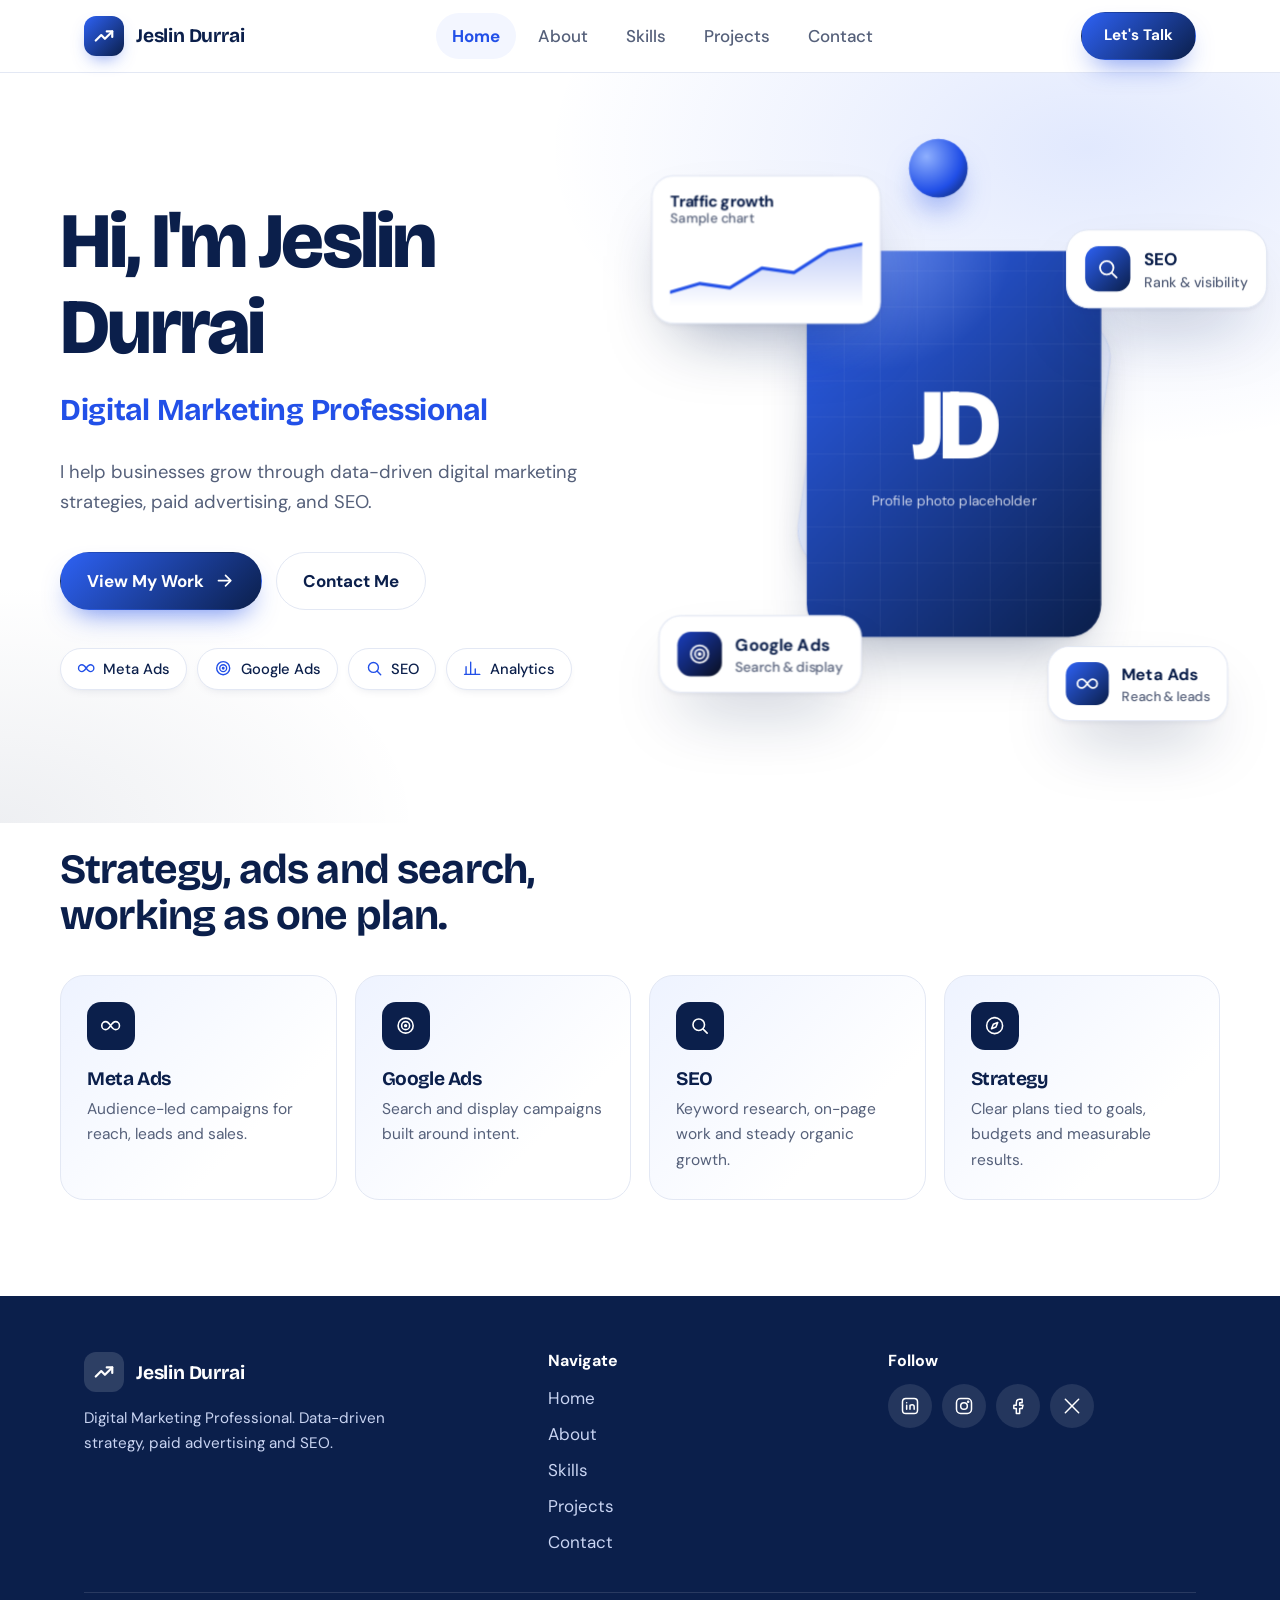
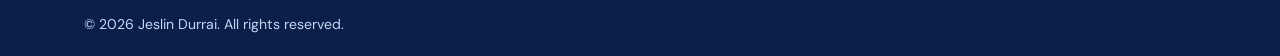
==== about.html @ 76dbdf6a "Add files via upload" ====
<!DOCTYPE html>
<html lang="en">
<head>
<meta charset="utf-8">
<meta name="viewport" content="width=device-width, initial-scale=1, viewport-fit=cover">
<title>Jeslin Durrai | Digital Marketing Professional</title>
<meta name="description" content="Jeslin Durrai is a digital marketing professional helping businesses grow through data-driven strategy, Meta Ads, Google Ads and SEO.">
<meta name="author" content="Jeslin Durrai">
<meta name="theme-color" content="#0B1F4B">
<meta name="color-scheme" content="light">
<meta property="og:type" content="website">
<meta property="og:title" content="Jeslin Durrai | Digital Marketing Professional">
<meta property="og:description" content="Jeslin Durrai is a digital marketing professional helping businesses grow through data-driven strategy, Meta Ads, Google Ads and SEO.">
<link rel="icon" type="image/svg+xml" href="data:image/svg+xml,%3Csvg xmlns='http://www.w3.org/2000/svg' viewBox='0 0 64 64'%3E%3Cdefs%3E%3ClinearGradient id='g' x1='0' y1='0' x2='1' y2='1'%3E%3Cstop offset='0' stop-color='%232E62F5'/%3E%3Cstop offset='1' stop-color='%230B1F4B'/%3E%3C/linearGradient%3E%3C/defs%3E%3Crect width='64' height='64' rx='16' fill='url(%23g)'/%3E%3Cpath d='M14 44l12-12 8 8 16-18' fill='none' stroke='white' stroke-width='5' stroke-linecap='round' stroke-linejoin='round'/%3E%3Ccircle cx='50' cy='22' r='4' fill='white'/%3E%3C/svg%3E">
<link rel="preconnect" href="https://fonts.googleapis.com">
<link rel="preconnect" href="https://fonts.gstatic.com" crossorigin>
<link href="https://fonts.googleapis.com/css2?family=Bricolage+Grotesque:opsz,wght@12..96,500;12..96,700;12..96,800&family=DM+Sans:wght@400;500;700&display=swap" rel="stylesheet">
<script type="application/ld+json">
{"@context":"https://schema.org","@type":"Person","name":"Jeslin Durrai","jobTitle":"Digital Marketing Professional","knowsAbout":["Digital Marketing","SEO","Google Ads","Meta Ads","Social Media Marketing"]}
</script>
<link rel="stylesheet" href="style.css">
</head>
<body>

<svg width="0" height="0" style="position:absolute" aria-hidden="true" focusable="false">
  <defs>
    <linearGradient id="rg" x1="0" y1="0" x2="1" y2="1"><stop offset="0" stop-color="#2E62F5"/><stop offset="1" stop-color="#0B1F4B"/></linearGradient>
    <symbol id="i-search" viewBox="0 0 24 24"><circle cx="11" cy="11" r="6.5"/><path d="M16 16l4.5 4.5"/></symbol>
    <symbol id="i-target" viewBox="0 0 24 24"><circle cx="12" cy="12" r="8.5"/><circle cx="12" cy="12" r="4.5"/><circle cx="12" cy="12" r="1" fill="currentColor"/></symbol>
    <symbol id="i-loop" viewBox="0 0 24 24"><path d="M12 12c-2-3-3.5-4.5-5.5-4.5a4.5 4.5 0 000 9c2 0 3.5-1.500 5.500-4.500zm0 0c2 3 3.500 4.500 5.500 4.500a4.500 4.500 0 000-9c-2 0-3.500 1.500-5.500 4.500z"/></symbol>
    <symbol id="i-chart" viewBox="0 0 24 24"><path d="M4 20V10M10 20V4M16 20v-7M22 20H2"/></symbol>
    <symbol id="i-trend" viewBox="0 0 24 24"><path d="M3 17l6-6 4 4 8-8"/><path d="M15 7h6v6"/></symbol>
    <symbol id="i-compass" viewBox="0 0 24 24"><circle cx="12" cy="12" r="9"/><path d="M15.500 8.500l-2 5-5 2 2-5z"/></symbol>
    <symbol id="i-share" viewBox="0 0 24 24"><circle cx="6" cy="12" r="2.500"/><circle cx="18" cy="6" r="2.500"/><circle cx="18" cy="18" r="2.500"/><path d="M8.300 10.800l7.400-3.600M8.300 13.200l7.400 3.600"/></symbol>
    <symbol id="i-megaphone" viewBox="0 0 24 24"><path d="M4 10v4h3l8 4V6L7 10H4z"/><path d="M19 9a4 4 0 010 6"/></symbol>
    <symbol id="i-key" viewBox="0 0 24 24"><circle cx="8" cy="14" r="4"/><path d="M11 11l9-9M16 6l3 3"/></symbol>
    <symbol id="i-gauge" viewBox="0 0 24 24"><path d="M4 18a9 9 0 1116 0"/><path d="M12 14l4-5"/></symbol>
    <symbol id="i-file" viewBox="0 0 24 24"><path d="M7 3h7l5 5v13H7z"/><path d="M14 3v5h5M10 13h6M10 17h6"/></symbol>
    <symbol id="i-mail" viewBox="0 0 24 24"><rect x="3" y="5" width="18" height="14" rx="3"/><path d="M4 7l8 6 8-6"/></symbol>
    <symbol id="i-phone" viewBox="0 0 24 24"><path d="M6 3h3l2 5-2.500 1.500a11 11 0 005 5L15 12l5 2v3a3 3 0 01-3 3A14 14 0 013 6a3 3 0 013-3z"/></symbol>
    <symbol id="i-pin" viewBox="0 0 24 24"><path d="M12 21s7-6.200 7-11.500A7 7 0 005 9.500C5 14.800 12 21 12 21z"/><circle cx="12" cy="9.500" r="2.500"/></symbol>
    <symbol id="i-arrow" viewBox="0 0 24 24"><path d="M5 12h14M13 6l6 6-6 6"/></symbol>
    <symbol id="i-menu" viewBox="0 0 24 24"><path d="M4 7h16M4 12h16M4 17h16"/></symbol>
    <symbol id="i-x" viewBox="0 0 24 24"><path d="M6 6l12 12M18 6L6 18"/></symbol>
    <symbol id="i-in" viewBox="0 0 24 24"><rect x="3" y="3" width="18" height="18" rx="4"/><path d="M8 11v5M8 8v.01M12 16v-5M12 13a2.500 2.500 0 015 0v3"/></symbol>
    <symbol id="i-ig" viewBox="0 0 24 24"><rect x="3" y="3" width="18" height="18" rx="5"/><circle cx="12" cy="12" r="4"/><circle cx="17" cy="7" r=".6" fill="currentColor"/></symbol>
    <symbol id="i-fb" viewBox="0 0 24 24"><path d="M14 8h3V4h-3a4 4 0 00-4 4v3H7v4h3v6h4v-6h3l1-4h-4V8.500c0-.3.200-.5.500-.5z"/></symbol>
    <symbol id="i-xx" viewBox="0 0 24 24"><path d="M4 4l16 16M20 4L4 20"/></symbol>
  </defs>
</svg>

<a class="skip" href="#main">Skip to content</a>

<header class="site-header">
  <div class="wrap nav">
    <a class="logo" href="index.html" aria-label="Jeslin Durrai, home">
      <span class="logo-mark"><svg class="i" style="stroke-width:2.4"><use href="#i-trend"/></svg></span>
      Jeslin Durrai
    </a>
    <ul class="nav-links" id="navLinks">
      <li><a href="index.html" data-page="home" aria-current="page">Home</a></li>
      <li><a href="about.html" data-page="about">About</a></li>
      <li><a href="skills.html" data-page="skills">Skills</a></li>
      <li><a href="projects.html" data-page="projects">Projects</a></li>
      <li><a href="contact.html" data-page="contact">Contact</a></li>
    </ul>
    <div class="nav-right">
      <a class="btn btn-primary btn-sm" href="contact.html">Let's Talk</a>
      <button class="menu-btn" id="menuBtn" aria-label="Open menu" aria-expanded="false" aria-controls="navLinks"><svg class="i"><use href="#i-menu"/></svg></button>
    </div>
  </div>
</header>

<main id="main">

<section class="page hero-page" id="home" aria-label="Home">
  <div class="hero">
    <div class="wrap hero-grid">
      <div class="hero-copy">
        <h1 tabindex="-1">Hi, I'm Jeslin Durrai</h1>
        <p class="role">Digital Marketing Professional</p>
        <p class="lede">I help businesses grow through data-driven digital marketing strategies, paid advertising, and SEO.</p>
        <div class="hero-cta">
          <a class="btn btn-primary" href="projects.html">View My Work <svg class="i arrow"><use href="#i-arrow"/></svg></a>
          <a class="btn btn-ghost" href="contact.html">Contact Me</a>
        </div>
        <div class="hero-tags" aria-label="Areas of focus">
          <span class="pill"><svg class="i"><use href="#i-loop"/></svg>Meta Ads</span>
          <span class="pill"><svg class="i"><use href="#i-target"/></svg>Google Ads</span>
          <span class="pill"><svg class="i"><use href="#i-search"/></svg>SEO</span>
          <span class="pill"><svg class="i"><use href="#i-chart"/></svg>Analytics</span>
        </div>
      </div>

      <div class="scene" id="scene" aria-hidden="true">
        <div class="stack" id="stack">
          <div class="plate"></div>
          <div class="portrait">
            <span class="mono">JD</span>
            <small>Profile photo placeholder</small>
          </div>

          <div class="float f1"><div class="f chip chart-card" style="--d:-1s">
            <h4>Traffic growth</h4><small>Sample chart</small>
            <svg viewBox="0 0 180 64" preserveAspectRatio="none"><defs><linearGradient id="ar" x1="0" y1="0" x2="0" y2="1"><stop offset="0" stop-color="#2250E8" stop-opacity=".28"/><stop offset="1" stop-color="#2250E8" stop-opacity="0"/></linearGradient></defs><path d="M0 52 L28 44 L56 48 L86 30 L116 34 L148 14 L180 8 L180 64 L0 64Z" fill="url(#ar)"/><path d="M0 52 L28 44 L56 48 L86 30 L116 34 L148 14 L180 8" fill="none" stroke="#2250E8" stroke-width="3" stroke-linecap="round" stroke-linejoin="round"/></svg>
          </div></div>

          <div class="float f2"><div class="f chip" style="--d:-3s"><span class="ic"><svg class="i"><use href="#i-search"/></svg></span><span>SEO<small>Rank &amp; visibility</small></span></div></div>
          <div class="float f3"><div class="f chip" style="--d:-2s"><span class="ic" style="background:linear-gradient(135deg,#1A3FBF,#0A0F1F)"><svg class="i"><use href="#i-target"/></svg></span><span>Google Ads<small>Search &amp; display</small></span></div></div>
          <div class="float f4"><div class="f chip" style="--d:-4s"><span class="ic"><svg class="i"><use href="#i-loop"/></svg></span><span>Meta Ads<small>Reach &amp; leads</small></span></div></div>
          <div class="float f5"><div class="f orb" style="--d:-5s"></div></div>
        </div>
      </div>
    </div>
  </div>

  <div class="wrap services">
    <h2>Strategy, ads and search, working as one plan.</h2>
    <div class="svc-grid">
      <a class="svc" href="skills.html"><span class="ic"><svg class="i"><use href="#i-loop"/></svg></span><h3>Meta Ads</h3><p>Audience-led campaigns for reach, leads and sales.</p></a>
      <a class="svc" href="skills.html"><span class="ic"><svg class="i"><use href="#i-target"/></svg></span><h3>Google Ads</h3><p>Search and display campaigns built around intent.</p></a>
      <a class="svc" href="skills.html"><span class="ic"><svg class="i"><use href="#i-search"/></svg></span><h3>SEO</h3><p>Keyword research, on-page work and steady organic growth.</p></a>
      <a class="svc" href="about.html"><span class="ic"><svg class="i"><use href="#i-compass"/></svg></span><h3>Strategy</h3><p>Clear plans tied to goals, budgets and measurable results.</p></a>
    </div>
  </div>
</section>

</main>

<footer class="site-footer">
  <div class="wrap">
    <div class="foot">
      <div>
        <a class="logo" href="index.html"><span class="logo-mark"><svg class="i" style="stroke-width:2.4"><use href="#i-trend"/></svg></span>Jeslin Durrai</a>
        <p>Digital Marketing Professional. Data-driven strategy, paid advertising and SEO.</p>
      </div>
      <nav aria-label="Footer">
        <h4>Navigate</h4>
        <ul>
          <li><a href="index.html">Home</a></li><li><a href="about.html">About</a></li><li><a href="skills.html">Skills</a></li><li><a href="projects.html">Projects</a></li><li><a href="contact.html">Contact</a></li>
        </ul>
      </nav>
      <div>
        <h4>Follow</h4>
        <div class="socials">
          <a href="https://www.linkedin.com/" target="_blank" rel="noopener" aria-label="LinkedIn"><svg class="i"><use href="#i-in"/></svg></a>
          <a href="https://www.instagram.com/" target="_blank" rel="noopener" aria-label="Instagram"><svg class="i"><use href="#i-ig"/></svg></a>
          <a href="https://www.facebook.com/" target="_blank" rel="noopener" aria-label="Facebook"><svg class="i"><use href="#i-fb"/></svg></a>
          <a href="https://x.com/" target="_blank" rel="noopener" aria-label="X"><svg class="i"><use href="#i-xx"/></svg></a>
        </div>
      </div>
    </div>
    <div class="copy">&copy; <span id="yr">2026</span> Jeslin Durrai. All rights reserved.</div>
  </div>
</footer>


<script src="script.js"></script>
</body>
</html>
---- style.css ----
:root{
  --navy:#0B1F4B; --royal:#2250E8; --royal-d:#1A3FBF; --ink:#0A0F1F; --muted:#55607A;
  --line:#E3E8F4; --tint:#F3F6FF; --white:#fff;
  --grad:linear-gradient(135deg,#2E62F5 0%,#0B1F4B 100%);
  --grad-soft:linear-gradient(135deg,#EEF3FF 0%,#FFFFFF 70%);
  --shadow:0 1px 2px rgba(11,31,75,.06),0 14px 34px -14px rgba(11,31,75,.22);
  --shadow-lg:0 2px 4px rgba(11,31,75,.06),0 30px 60px -22px rgba(11,31,75,.38);
  --display:"Bricolage Grotesque","Segoe UI",system-ui,sans-serif;
  --body:"DM Sans","Segoe UI",system-ui,-apple-system,sans-serif;
  color-scheme:light;
  box-sizing:border-box;
  padding-top:env(safe-area-inset-top,0px);
  padding-bottom:env(safe-area-inset-bottom,0px);
}
*,*::before,*::after{box-sizing:inherit}
html{height:100%;scroll-behavior:smooth;scroll-padding-top:env(safe-area-inset-top,0px)}
body{
  margin:0;min-height:100%;display:flex;flex-direction:column;
  background:#fff;color:var(--ink);font-family:var(--body);font-size:17px;line-height:1.65;
  -webkit-font-smoothing:antialiased;overflow-x:hidden;
}
h1,h2,h3,h4{font-family:var(--display);line-height:1.1;margin:0;color:var(--navy);letter-spacing:-.02em}
p{margin:0}
a{color:inherit;text-decoration:none}
button{font:inherit;cursor:pointer}
svg.i{width:1.25em;height:1.25em;fill:none;stroke:currentColor;stroke-width:1.8;stroke-linecap:round;stroke-linejoin:round;flex:none}
:focus-visible{outline:3px solid var(--royal);outline-offset:3px;border-radius:8px}
.wrap{width:100%;max-width:1160px;margin:0 auto;padding:0 24px}
.skip{position:absolute;left:-999px;top:8px;background:var(--navy);color:#fff;padding:10px 16px;border-radius:10px;z-index:100}
.skip:focus{left:12px}

/* Header */
.site-header{
  position:sticky;top:env(safe-area-inset-top,0px);z-index:50;
  background:rgba(255,255,255,.86);backdrop-filter:saturate(1.6) blur(14px);-webkit-backdrop-filter:saturate(1.6) blur(14px);
  border-bottom:1px solid var(--line);
}
.nav{display:flex;align-items:center;justify-content:space-between;height:72px;gap:16px}
.logo{display:flex;align-items:center;gap:12px;font-family:var(--display);font-weight:700;font-size:1.2rem;color:var(--navy);letter-spacing:-.01em}
.logo-mark{width:40px;height:40px;border-radius:12px;background:var(--grad);display:grid;place-items:center;color:#fff;box-shadow:0 8px 18px -8px rgba(34,80,232,.7)}
.logo-mark svg{width:22px;height:22px}
.nav-links{display:flex;gap:6px;list-style:none;margin:0;padding:0}
.nav-links a{display:block;padding:9px 16px;border-radius:999px;font-weight:500;color:var(--muted);transition:color .2s,background .2s}
.nav-links a:hover{color:var(--navy);background:var(--tint)}
.nav-links a[aria-current="page"]{color:var(--royal);background:var(--tint);font-weight:700}
.nav-right{display:flex;align-items:center;gap:10px}
.menu-btn{display:none;width:44px;height:44px;border-radius:12px;border:1px solid var(--line);background:#fff;color:var(--navy);align-items:center;justify-content:center}

/* Buttons */
.btn{display:inline-flex;align-items:center;gap:10px;padding:14px 26px;border-radius:999px;font-weight:700;border:1.5px solid transparent;transition:transform .25s,box-shadow .25s,background .25s,color .25s,border-color .25s;white-space:nowrap}
.btn svg{transition:transform .25s}
.btn:hover svg.arrow{transform:translateX(4px)}
.btn-primary{background:var(--grad);color:#fff;box-shadow:0 14px 28px -12px rgba(34,80,232,.7)}
.btn-primary:hover{transform:translateY(-3px);box-shadow:0 20px 34px -12px rgba(34,80,232,.8)}
.btn-ghost{background:#fff;color:var(--navy);border-color:var(--line)}
.btn-ghost:hover{border-color:var(--royal);color:var(--royal);transform:translateY(-3px)}
.btn-sm{padding:10px 22px;font-size:.95rem}

/* Pages */
main{flex:1}
.page{animation:pageIn .55s cubic-bezier(.2,.7,.2,1)}
main.leaving{opacity:0;transform:translateY(-8px);transition:opacity .2s ease,transform .2s ease}
@keyframes pageIn{from{opacity:0;transform:translateY(18px)}to{opacity:1;transform:none}}
.page-head{padding:72px 0 40px;max-width:720px}
.page-head h1{font-size:clamp(2.2rem,5vw,3.6rem)}
.page-head p{margin-top:16px;color:var(--muted);font-size:1.12rem;max-width:56ch}
.kicker{display:inline-flex;align-items:center;gap:8px;color:var(--royal);font-weight:700;font-size:.95rem;margin-bottom:14px}
.kicker::before{content:"";width:28px;height:2px;background:var(--royal);border-radius:2px}
.note{margin-top:28px;font-size:.88rem;color:var(--muted);background:var(--tint);border:1px dashed #C4D1F5;border-radius:12px;padding:10px 14px;display:inline-block}

/* Hero */
.hero{position:relative;overflow:hidden;background:
  radial-gradient(900px 500px at 85% 10%,rgba(46,98,245,.14),transparent 60%),
  radial-gradient(700px 400px at 0% 100%,rgba(11,31,75,.07),transparent 60%),#fff}
.hero-grid{display:grid;grid-template-columns:1.05fr .95fr;gap:40px;align-items:center;min-height:calc(100vh - 150px);min-height:calc(100svh - 150px);padding:56px 0 64px}
.hero h1{font-size:clamp(2.6rem,6.2vw,4.9rem);font-weight:800;letter-spacing:-.035em}
.hero .role{font-family:var(--display);font-size:clamp(1.3rem,2.6vw,1.9rem);font-weight:700;color:var(--royal);margin-top:14px;letter-spacing:-.01em}
.hero .lede{margin-top:22px;font-size:1.15rem;color:var(--muted);max-width:50ch}
.hero-cta{display:flex;flex-wrap:wrap;gap:14px;margin-top:34px}
.hero-tags{display:flex;flex-wrap:wrap;gap:10px;margin-top:38px}
.pill{display:inline-flex;align-items:center;gap:8px;padding:8px 16px;border-radius:999px;background:#fff;border:1px solid var(--line);font-weight:500;font-size:.92rem;color:var(--navy);box-shadow:0 4px 12px -8px rgba(11,31,75,.25)}
.pill svg{color:var(--royal)}

/* 3D scene */
.scene{position:relative;height:560px;perspective:1300px;display:grid;place-items:center;touch-action:pan-y}
.stack{position:relative;width:100%;height:100%;transform-style:preserve-3d;transform:rotateX(var(--rx,0deg)) rotateY(var(--ry,0deg));transition:transform .25s ease-out;display:grid;place-items:center}
.plate{position:absolute;width:300px;height:300px;border-radius:44px;background:linear-gradient(135deg,#DDE7FF,#F6F9FF);transform:translateZ(-60px) rotate(8deg);box-shadow:var(--shadow);border:1px solid #D2DEFB}
.portrait{position:relative;width:290px;height:380px;border-radius:32px;background:var(--grad);box-shadow:var(--shadow-lg);overflow:hidden;transform:translateZ(20px);display:flex;flex-direction:column;align-items:center;justify-content:center;color:#fff}
.portrait::before{content:"";position:absolute;inset:0;background:
  radial-gradient(240px 200px at 20% 0%,rgba(255,255,255,.28),transparent 60%),
  repeating-linear-gradient(90deg,rgba(255,255,255,.05) 0 1px,transparent 1px 36px),
  repeating-linear-gradient(0deg,rgba(255,255,255,.05) 0 1px,transparent 1px 36px)}
.portrait .mono{position:relative;font-family:var(--display);font-weight:800;font-size:6.2rem;letter-spacing:-.05em;line-height:1}
.portrait small{position:relative;margin-top:14px;font-size:.85rem;opacity:.78;text-align:center;padding:0 24px}
/* To use a real photo: replace the .portrait inner content with <img src="your-photo.jpg" alt="Jeslin Durrai" style="width:100%;height:100%;object-fit:cover"> */
.float{position:absolute;transform-style:preserve-3d}
.float>.f{animation:bob 6s ease-in-out infinite;animation-delay:var(--d,0s)}
@keyframes bob{0%,100%{transform:translateY(0)}50%{transform:translateY(-14px)}}
.chip{background:#fff;border:1px solid var(--line);border-radius:20px;box-shadow:var(--shadow-lg);padding:14px 16px;display:flex;align-items:center;gap:12px;font-weight:700;color:var(--navy);font-size:.95rem}
.chip .ic{width:40px;height:40px;border-radius:12px;display:grid;place-items:center;color:#fff;background:var(--grad)}
.chip .ic svg{width:22px;height:22px}
.chip small{display:block;font-weight:500;color:var(--muted);font-size:.78rem;line-height:1.2}
.chart-card{width:210px;display:block;padding:16px}
.chart-card h4{font-size:.9rem;font-family:var(--body);font-weight:700}
.chart-card small{font-size:.76rem;color:var(--muted);font-weight:500}
.chart-card svg{display:block;width:100%;height:64px;margin-top:8px}
.f1{left:-2%;top:6%;transform:translateZ(110px)}
.f2{right:-2%;top:16%;transform:translateZ(150px)}
.f3{left:0;bottom:10%;transform:translateZ(130px)}
.f4{right:2%;bottom:4%;transform:translateZ(90px)}
.f5{left:42%;top:-2%;transform:translateZ(60px)}
.orb{width:56px;height:56px;border-radius:50%;background:radial-gradient(circle at 30% 30%,#8FB0FF,#2250E8 60%,#0B1F4B);box-shadow:0 18px 30px -10px rgba(34,80,232,.6)}

/* Services strip */
.services{padding:24px 0 96px}
.services h2{font-size:clamp(1.8rem,3.4vw,2.6rem);max-width:20ch}
.svc-grid{display:grid;grid-template-columns:repeat(4,1fr);gap:18px;margin-top:36px}
.svc{display:block;background:var(--grad-soft);border:1px solid var(--line);border-radius:24px;padding:26px;transition:transform .3s,box-shadow .3s,border-color .3s}
.svc:hover{transform:translateY(-6px);box-shadow:var(--shadow);border-color:#C4D1F5}
.svc .ic{width:48px;height:48px;border-radius:14px;background:var(--navy);color:#fff;display:grid;place-items:center;margin-bottom:18px}
.svc h3{font-size:1.2rem}
.svc p{margin-top:8px;color:var(--muted);font-size:.97rem}

/* About */
.about-grid{display:grid;grid-template-columns:1fr 1fr;gap:56px;padding-bottom:40px}
.prose p{color:var(--muted);margin-bottom:18px;max-width:58ch}
.prose p:first-child{color:var(--ink);font-size:1.15rem}
.expertise{display:grid;grid-template-columns:1fr 1fr;gap:14px;margin-top:8px}
.exp{display:flex;gap:12px;align-items:flex-start;padding:16px;border:1px solid var(--line);border-radius:18px;background:#fff;transition:transform .25s,box-shadow .25s}
.exp:hover{transform:translateY(-4px);box-shadow:var(--shadow)}
.exp .ic{width:38px;height:38px;border-radius:11px;background:var(--tint);color:var(--royal);display:grid;place-items:center;flex:none}
.exp b{display:block;font-family:var(--display);color:var(--navy);font-size:1.02rem;line-height:1.2}
.exp span{font-size:.88rem;color:var(--muted);line-height:1.4;display:block;margin-top:4px}
.stats{display:grid;grid-template-columns:repeat(4,1fr);gap:18px;margin:48px 0 8px}
.stat{background:var(--grad);color:#fff;border-radius:24px;padding:28px 24px;position:relative;overflow:hidden;box-shadow:var(--shadow)}
.stat::after{content:"";position:absolute;right:-30px;top:-30px;width:110px;height:110px;border-radius:50%;background:rgba(255,255,255,.1)}
.stat strong{font-family:var(--display);font-size:3rem;font-weight:800;line-height:1;display:block;letter-spacing:-.03em}
.stat span{display:block;margin-top:10px;opacity:.85;font-size:.98rem}
.timeline-sec{padding:64px 0 96px}
.timeline-sec h2{font-size:clamp(1.8rem,3.2vw,2.4rem);margin-bottom:36px}
.timeline{position:relative;list-style:none;margin:0;padding:0 0 0 34px;max-width:760px}
.timeline::before{content:"";position:absolute;left:9px;top:8px;bottom:8px;width:2px;background:linear-gradient(var(--royal),#C4D1F5);transform-origin:top;transform:scaleY(var(--tl,1))}
.timeline li{position:relative;padding:0 0 34px}
.timeline li::before{content:"";position:absolute;left:-34px;top:6px;width:20px;height:20px;border-radius:50%;background:#fff;border:4px solid var(--royal);box-shadow:0 0 0 6px var(--tint)}
.timeline .when{font-weight:700;color:var(--royal);font-size:.92rem}
.timeline h3{font-size:1.3rem;margin-top:4px}
.timeline .org{color:var(--muted);font-weight:500;margin-top:2px}
.timeline p{margin-top:8px;color:var(--muted);max-width:56ch}

/* Skills */
.skills-grid{display:grid;grid-template-columns:repeat(4,1fr);gap:20px;padding-bottom:96px}
.skill{background:#fff;border:1px solid var(--line);border-radius:26px;padding:28px 24px;text-align:center;box-shadow:var(--shadow);transition:box-shadow .3s,border-color .3s;will-change:transform}
.skill:hover{border-color:#C4D1F5;box-shadow:var(--shadow-lg)}
.ring{position:relative;width:112px;height:112px;margin:0 auto 18px}
.ring svg{width:100%;height:100%;transform:rotate(-90deg)}
.ring circle{fill:none;stroke-width:7;stroke-linecap:round}
.ring .tr{stroke:var(--tint)}
.ring .pr{stroke:url(#rg);stroke-dasharray:213.63;stroke-dashoffset:213.63;transition:stroke-dashoffset 1.4s cubic-bezier(.2,.7,.2,1)}
.ring .pct{position:absolute;inset:0;display:grid;place-items:center;font-family:var(--display);font-weight:800;font-size:1.5rem;color:var(--navy)}
.skill h3{font-size:1.15rem}
.skill p{margin-top:8px;color:var(--muted);font-size:.93rem;line-height:1.5}

/* Projects */
.proj-grid{display:grid;grid-template-columns:repeat(3,1fr);gap:24px;padding-bottom:96px}
.proj{display:flex;flex-direction:column;background:#fff;border:1px solid var(--line);border-radius:26px;overflow:hidden;box-shadow:var(--shadow);transition:box-shadow .3s,border-color .3s;will-change:transform}
.proj:hover,.proj:focus-within{box-shadow:var(--shadow-lg);border-color:#C4D1F5}
.proj-img{position:relative;height:190px;overflow:hidden;display:grid;place-items:center;color:#fff}
.proj-img svg.bg{position:absolute;inset:0;width:100%;height:100%;transition:transform .6s}
.proj:hover .proj-img svg.bg{transform:scale(1.08)}
.proj-img .lbl{position:relative;font-size:.8rem;background:rgba(255,255,255,.18);border:1px solid rgba(255,255,255,.35);padding:5px 12px;border-radius:999px;backdrop-filter:blur(4px)}
.proj-body{padding:22px 22px 24px;display:flex;flex-direction:column;flex:1}
.proj-body h3{font-size:1.25rem}
.proj-body .desc{margin-top:8px;color:var(--muted);font-size:.95rem}
.tags{display:flex;flex-wrap:wrap;gap:8px;margin-top:14px}
.tag{font-size:.8rem;font-weight:500;padding:4px 12px;border-radius:999px;background:var(--tint);color:var(--royal-d)}
.metrics{display:grid;grid-template-columns:repeat(3,1fr);gap:8px;margin-top:18px;padding-top:18px;border-top:1px solid var(--line)}
.metrics b{display:block;font-family:var(--display);font-size:1.4rem;color:var(--navy);line-height:1}
.metrics span{font-size:.76rem;color:var(--muted);line-height:1.3;display:block;margin-top:5px}
.reveal{max-height:0;opacity:0;overflow:hidden;transition:max-height .45s ease,opacity .35s ease,margin .35s}
.proj:hover .reveal,.proj:focus-within .reveal{max-height:120px;opacity:1;margin-top:16px}
@media (hover:none){.reveal{max-height:120px;opacity:1;margin-top:16px}}
.reveal p{font-size:.88rem;color:var(--ink);background:var(--tint);border-radius:12px;padding:10px 14px}
.proj .btn{margin-top:20px;align-self:flex-start}

dialog{border:0;border-radius:28px;padding:0;max-width:560px;width:calc(100% - 32px);box-shadow:var(--shadow-lg);color:var(--ink);background:#fff}
dialog::backdrop{background:rgba(10,15,31,.55);backdrop-filter:blur(3px)}
dialog[open]{animation:pop .35s cubic-bezier(.2,.8,.2,1)}
@keyframes pop{from{opacity:0;transform:translateY(16px) scale(.97)}to{opacity:1;transform:none}}
.dlg{padding:32px}
.dlg h3{font-size:1.7rem;padding-right:40px}
.dlg p{color:var(--muted);margin-top:12px}
.dlg .close{position:absolute;right:16px;top:16px;width:40px;height:40px;border-radius:50%;border:1px solid var(--line);background:#fff;color:var(--navy);display:grid;place-items:center}
.dlg .close:hover{background:var(--tint)}

/* Contact */
.contact-grid{display:grid;grid-template-columns:1.15fr .85fr;gap:28px;padding-bottom:96px;align-items:start}
.panel{background:#fff;border:1px solid var(--line);border-radius:28px;padding:34px;box-shadow:var(--shadow)}
.field{margin-bottom:18px}
.field label{display:block;font-weight:700;color:var(--navy);margin-bottom:8px;font-size:.95rem}
.field input,.field textarea{width:100%;font:inherit;color:var(--ink);padding:14px 16px;border:1.5px solid var(--line);border-radius:14px;background:#fff;transition:border-color .2s,box-shadow .2s}
.field textarea{min-height:150px;resize:vertical}
.field input:focus,.field textarea:focus{outline:0;border-color:var(--royal);box-shadow:0 0 0 4px rgba(34,80,232,.14)}
.field.bad input,.field.bad textarea{border-color:#C62F3F}
.err{display:none;color:#C62F3F;font-size:.86rem;margin-top:6px}
.field.bad .err{display:block}
.row2{display:grid;grid-template-columns:1fr 1fr;gap:16px}
.form-status{margin-top:16px;padding:14px 16px;border-radius:14px;background:#EAF7EF;color:#14653A;display:none;font-size:.95rem}
.form-status.show{display:block}
.info{background:var(--grad);color:#fff;border:0}
.info h2{color:#fff;font-size:1.9rem}
.info>p{margin-top:12px;opacity:.85}
.info ul{list-style:none;margin:28px 0;padding:0;display:grid;gap:18px}
.info li{display:flex;gap:14px;align-items:center}
.info li .ic{width:44px;height:44px;border-radius:13px;background:rgba(255,255,255,.14);display:grid;place-items:center;flex:none}
.info li small{display:block;opacity:.7;font-size:.8rem;line-height:1.2}
.info li a:hover{text-decoration:underline}
.socials{display:flex;gap:10px;flex-wrap:wrap}
.socials a{width:44px;height:44px;border-radius:50%;display:grid;place-items:center;background:rgba(255,255,255,.14);color:#fff;transition:transform .25s,background .25s}
.socials a:hover{transform:translateY(-4px);background:rgba(255,255,255,.28)}
.socials svg{width:20px;height:20px}

/* Footer */
.site-footer{background:var(--navy);color:#C9D4F2;margin-top:auto}
.foot{display:grid;grid-template-columns:1.4fr 1fr 1fr;gap:32px;padding:56px 0 36px}
.site-footer .logo{color:#fff}
.site-footer .logo-mark{background:rgba(255,255,255,.14);box-shadow:none}
.site-footer p{margin-top:14px;max-width:34ch;font-size:.95rem}
.site-footer h4{color:#fff;font-size:1rem;margin-bottom:14px;font-family:var(--body);font-weight:700;letter-spacing:0}
.site-footer ul{list-style:none;margin:0;padding:0;display:grid;gap:8px}
.site-footer ul a:hover{color:#fff}
.site-footer .socials a{background:rgba(255,255,255,.1)}
.copy{border-top:1px solid rgba(255,255,255,.12);padding:20px 0;font-size:.88rem}

.toast{position:fixed;left:50%;bottom:calc(24px + env(safe-area-inset-bottom,0px));transform:translate(-50%,30px);background:var(--navy);color:#fff;padding:12px 20px;border-radius:999px;opacity:0;pointer-events:none;transition:.35s;z-index:80;font-size:.95rem}
.toast.show{opacity:1;transform:translate(-50%,0)}

/* Responsive */
@media (max-width:1020px){
  .hero-grid{grid-template-columns:1fr;min-height:0;padding-top:40px}
  .scene{height:480px;order:-1;margin-top:8px}
  .svc-grid,.skills-grid,.stats{grid-template-columns:repeat(2,1fr)}
  .proj-grid{grid-template-columns:repeat(2,1fr)}
  .about-grid,.contact-grid{grid-template-columns:1fr}
}
@media (max-width:860px){
  .menu-btn{display:inline-flex}
  .nav-links{position:absolute;left:0;right:0;top:72px;flex-direction:column;background:#fff;padding:12px 24px 20px;border-bottom:1px solid var(--line);box-shadow:0 24px 30px -20px rgba(11,31,75,.3);display:none}
  .nav-links.open{display:flex}
  .nav-links a{padding:14px 16px}
  .nav-right .btn{display:none}
  .foot{grid-template-columns:1fr 1fr}
  .foot>div:first-child{grid-column:1/-1}
}
@media (max-width:620px){
  body{font-size:16px}
  .wrap{padding:0 18px}
  .svc-grid,.skills-grid,.stats,.proj-grid,.expertise,.row2{grid-template-columns:1fr}
  .scene{height:430px}
  .portrait{width:240px;height:320px}
  .portrait .mono{font-size:5rem}
  .plate{width:250px;height:250px}
  .chart-card{width:170px}
  .f5{display:none}
  .panel{padding:24px}
  .page-head{padding-top:48px}
  .hero-cta .btn{flex:1;justify-content:center}
}
@media (prefers-reduced-motion:reduce){
  html{scroll-behavior:auto}
  *,*::before,*::after{animation-duration:.01ms!important;animation-iteration-count:1!important;transition-duration:.01ms!important}
}
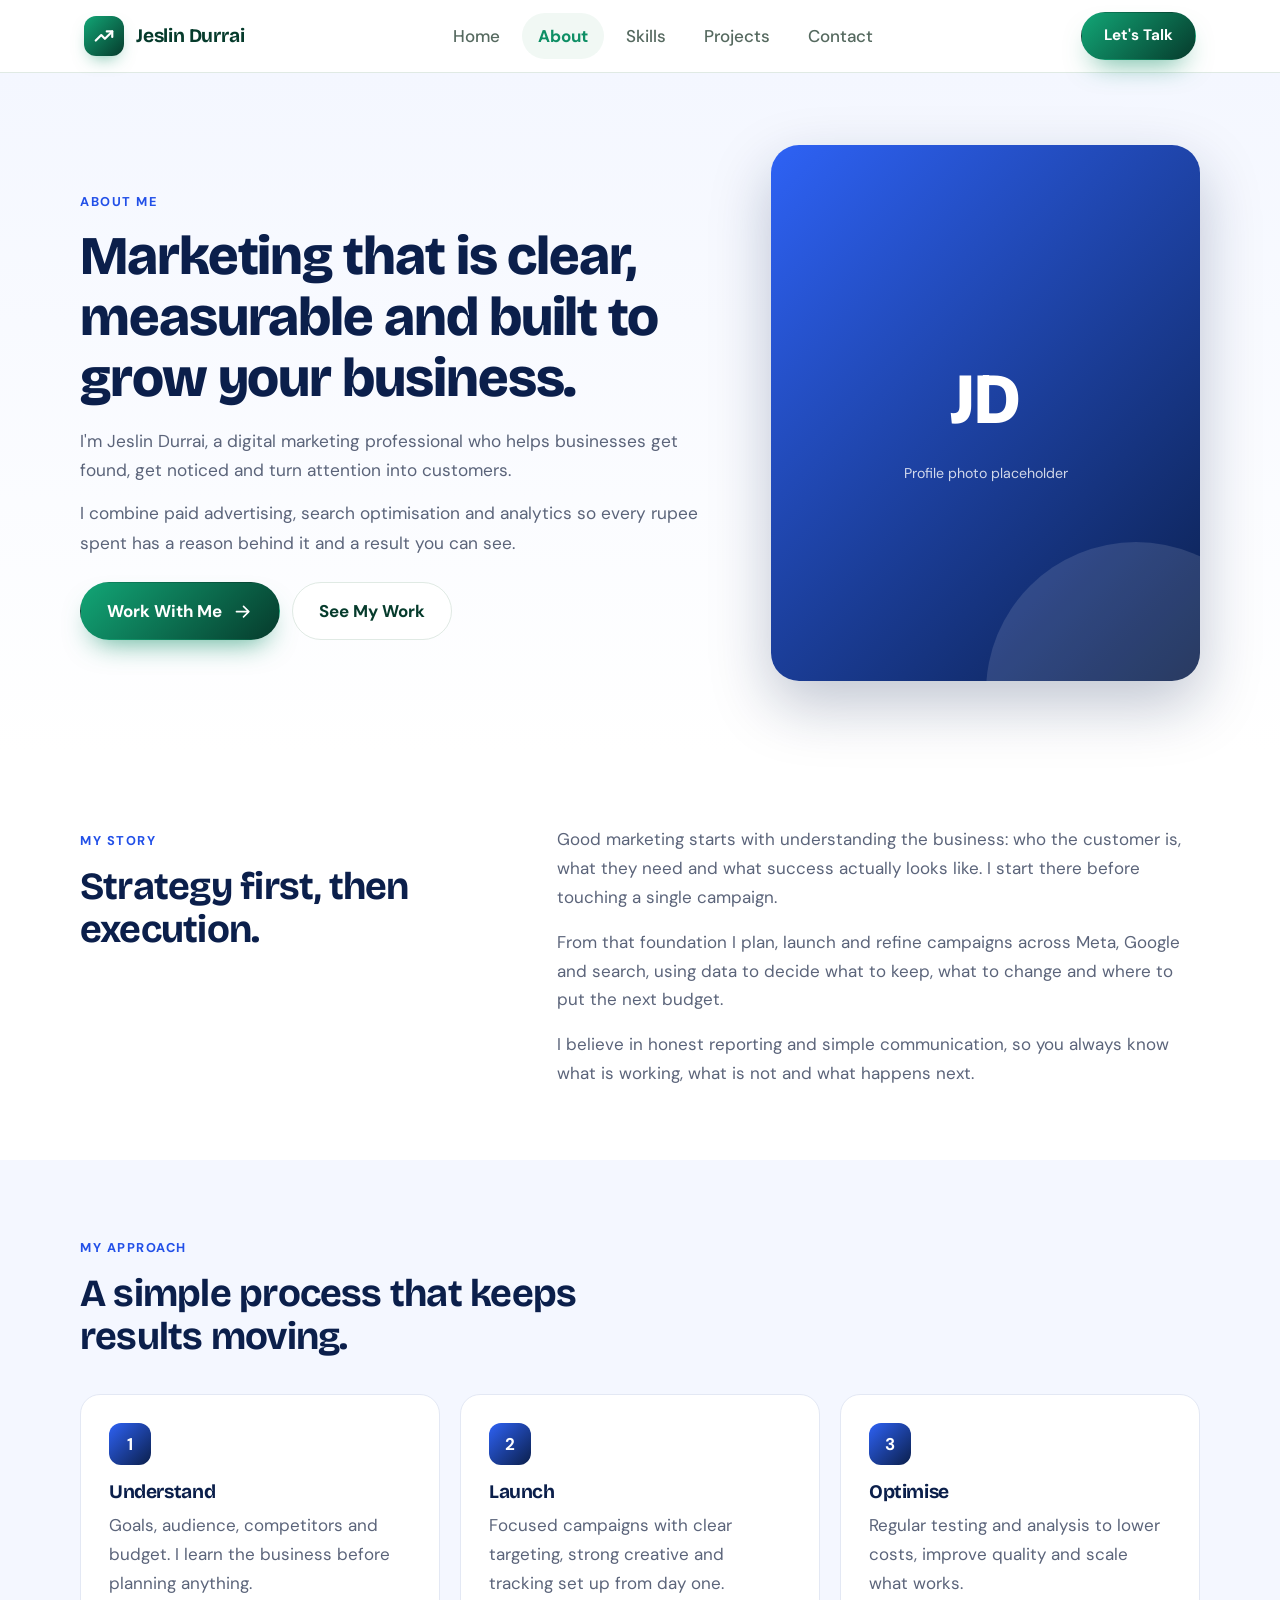
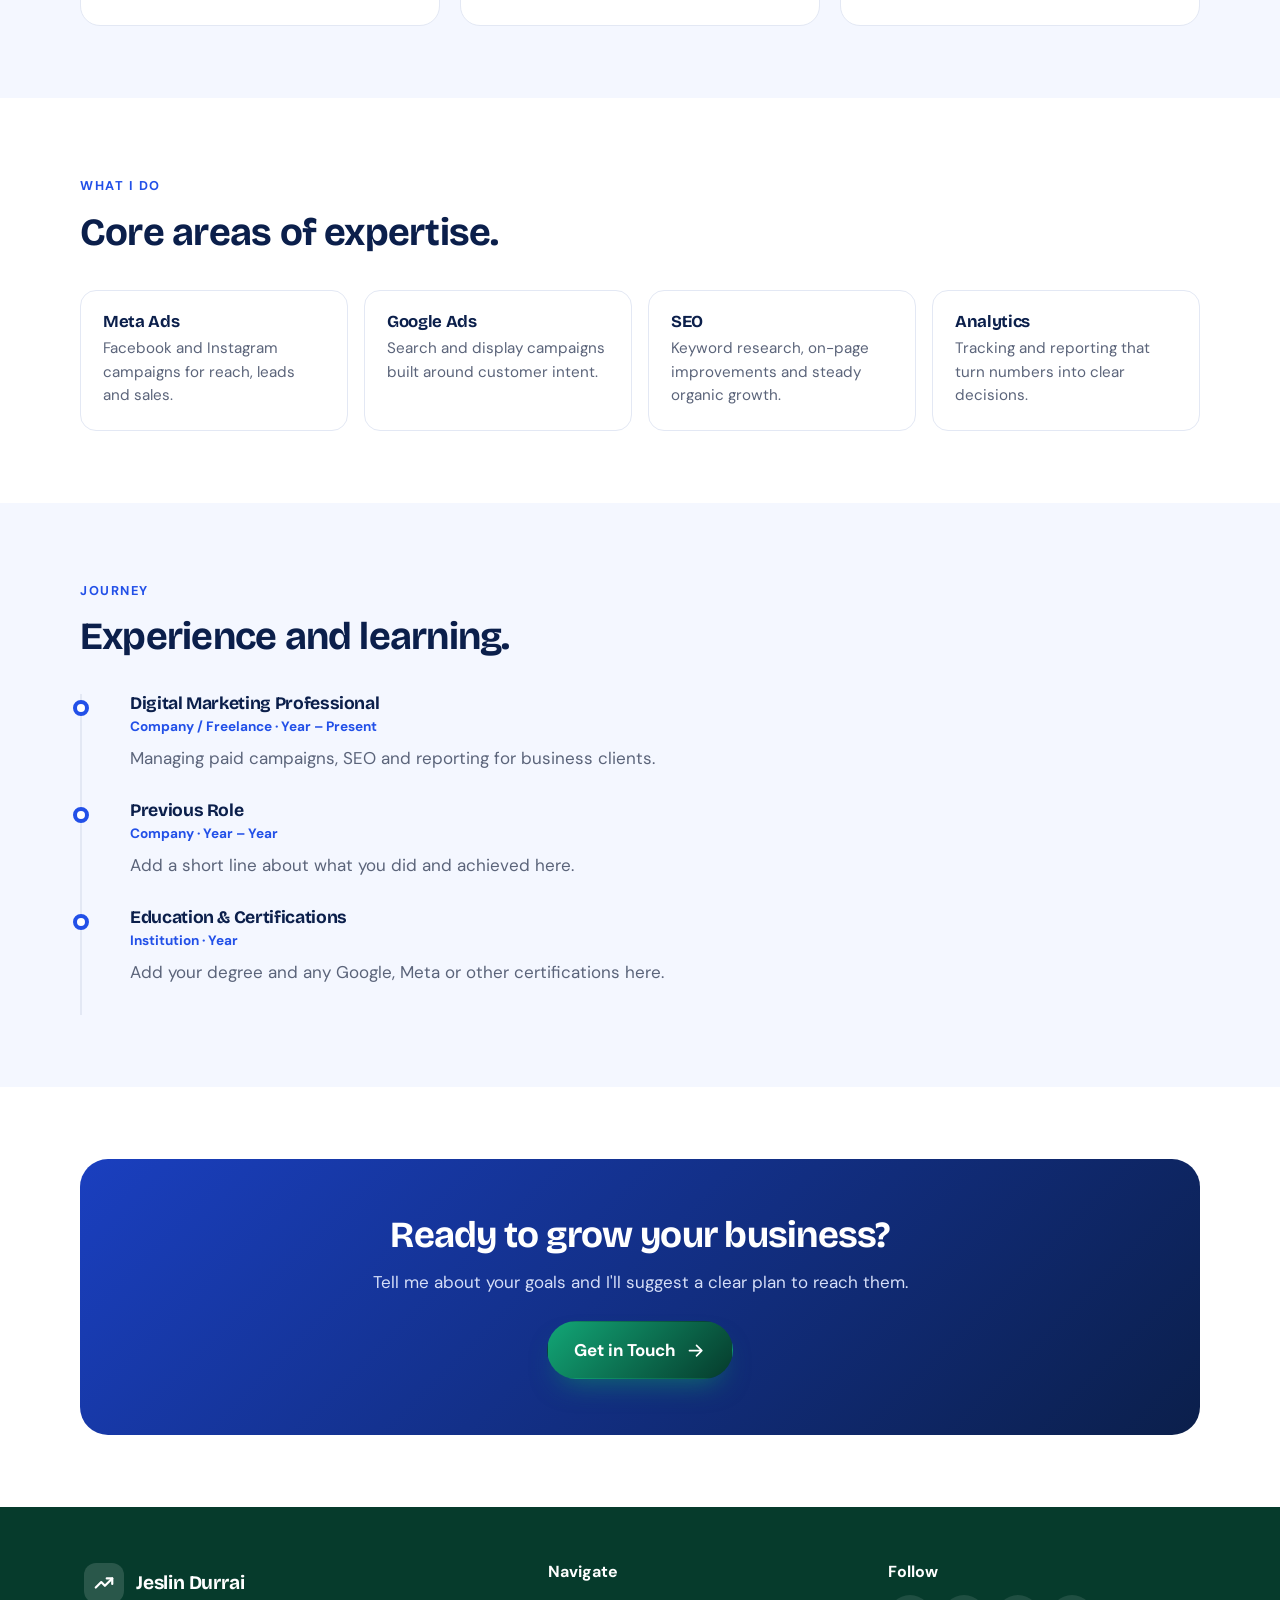
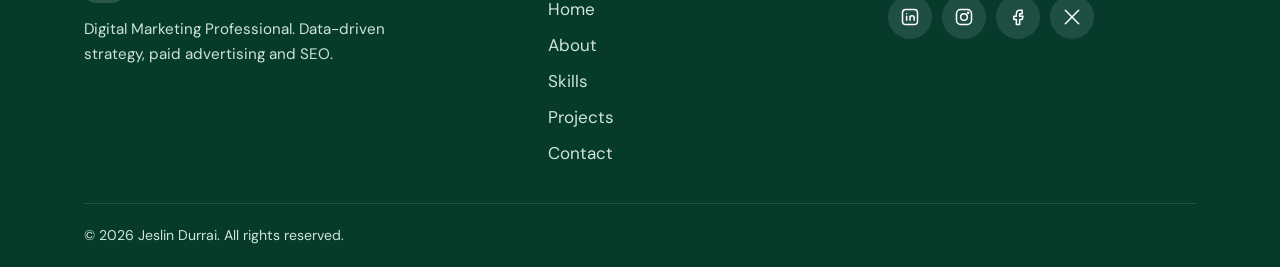
==== commit b2d113e1: "Update about.html" ====
--- a/about.html
+++ b/about.html
@@ -3,42 +3,93 @@
 <head>
 <meta charset="utf-8">
 <meta name="viewport" content="width=device-width, initial-scale=1, viewport-fit=cover">
-<title>Jeslin Durrai | Digital Marketing Professional</title>
-<meta name="description" content="Jeslin Durrai is a digital marketing professional helping businesses grow through data-driven strategy, Meta Ads, Google Ads and SEO.">
+<title>About | Jeslin Durrai</title>
+<meta name="description" content="Learn about Jeslin Durrai, a digital marketing professional focused on data-driven strategy, Meta Ads, Google Ads and SEO.">
 <meta name="author" content="Jeslin Durrai">
 <meta name="theme-color" content="#0B1F4B">
-<meta name="color-scheme" content="light">
 <meta property="og:type" content="website">
-<meta property="og:title" content="Jeslin Durrai | Digital Marketing Professional">
-<meta property="og:description" content="Jeslin Durrai is a digital marketing professional helping businesses grow through data-driven strategy, Meta Ads, Google Ads and SEO.">
+<meta property="og:title" content="About | Jeslin Durrai">
+<meta property="og:description" content="Learn about Jeslin Durrai, a digital marketing professional focused on data-driven strategy, Meta Ads, Google Ads and SEO.">
 <link rel="icon" type="image/svg+xml" href="data:image/svg+xml,%3Csvg xmlns='http://www.w3.org/2000/svg' viewBox='0 0 64 64'%3E%3Cdefs%3E%3ClinearGradient id='g' x1='0' y1='0' x2='1' y2='1'%3E%3Cstop offset='0' stop-color='%232E62F5'/%3E%3Cstop offset='1' stop-color='%230B1F4B'/%3E%3C/linearGradient%3E%3C/defs%3E%3Crect width='64' height='64' rx='16' fill='url(%23g)'/%3E%3Cpath d='M14 44l12-12 8 8 16-18' fill='none' stroke='white' stroke-width='5' stroke-linecap='round' stroke-linejoin='round'/%3E%3Ccircle cx='50' cy='22' r='4' fill='white'/%3E%3C/svg%3E">
 <link rel="preconnect" href="https://fonts.googleapis.com">
 <link rel="preconnect" href="https://fonts.gstatic.com" crossorigin>
 <link href="https://fonts.googleapis.com/css2?family=Bricolage+Grotesque:opsz,wght@12..96,500;12..96,700;12..96,800&family=DM+Sans:wght@400;500;700&display=swap" rel="stylesheet">
-<script type="application/ld+json">
-{"@context":"https://schema.org","@type":"Person","name":"Jeslin Durrai","jobTitle":"Digital Marketing Professional","knowsAbout":["Digital Marketing","SEO","Google Ads","Meta Ads","Social Media Marketing"]}
-</script>
 <link rel="stylesheet" href="style.css">
+
+<style>
+/* About page styles (self-contained so this page works on its own) */
+.ab{--ab-blue:#2250E8;--ab-navy:#0B1F4B;--ab-ink:#1a2238;--ab-muted:#5b647a;--ab-line:#e3e8f4;--ab-soft:#f4f7ff;
+  font-family:"DM Sans",system-ui,sans-serif;color:var(--ab-ink)}
+.ab *{box-sizing:border-box}
+.ab .box{width:min(1120px,100% - 32px);margin-inline:auto}
+.ab h1,.ab h2,.ab h3{font-family:"Bricolage Grotesque","DM Sans",sans-serif;color:var(--ab-navy);line-height:1.12;margin:0}
+.ab p{line-height:1.7;color:var(--ab-muted);margin:0}
+.ab .eyebrow{display:inline-block;font-size:.8rem;font-weight:700;letter-spacing:.12em;text-transform:uppercase;color:var(--ab-blue);margin-bottom:14px}
+.ab section{padding:72px 0}
+
+/* intro */
+.ab-hero{background:linear-gradient(180deg,var(--ab-soft),#fff);padding:72px 0 56px}
+.ab-hero-grid{display:grid;grid-template-columns:1.2fr .8fr;gap:48px;align-items:center}
+.ab-hero h1{font-size:clamp(2.1rem,5vw,3.4rem);font-weight:800;margin-bottom:18px}
+.ab-hero p{font-size:1.08rem;margin-bottom:14px}
+.ab-actions{display:flex;flex-wrap:wrap;gap:12px;margin-top:24px}
+.ab-photo{aspect-ratio:4/5;border-radius:28px;background:linear-gradient(135deg,#2E62F5,#0B1F4B);display:grid;place-items:center;
+  color:#fff;text-align:center;box-shadow:0 24px 60px rgba(11,31,75,.25);position:relative;overflow:hidden}
+.ab-photo::after{content:"";position:absolute;inset:auto -20% -30% auto;width:70%;aspect-ratio:1;border-radius:50%;background:rgba(255,255,255,.12)}
+.ab-photo img{width:100%;height:100%;object-fit:cover;position:absolute;inset:0}
+.ab-photo .mono{font-family:"Bricolage Grotesque",sans-serif;font-size:4.5rem;font-weight:800;display:block}
+.ab-photo small{opacity:.8}
+
+/* story */
+.ab-story{display:grid;grid-template-columns:.8fr 1.2fr;gap:48px}
+.ab-story h2{font-size:clamp(1.7rem,3.4vw,2.4rem)}
+.ab-story .text p+p{margin-top:16px}
+
+/* approach */
+.ab-soft{background:var(--ab-soft)}
+.ab-head{max-width:620px;margin-bottom:36px}
+.ab-head h2{font-size:clamp(1.7rem,3.4vw,2.4rem)}
+.ab-cards{display:grid;grid-template-columns:repeat(3,1fr);gap:20px}
+.ab-card{background:#fff;border:1px solid var(--ab-line);border-radius:20px;padding:28px;transition:transform .25s,box-shadow .25s}
+.ab-card:hover{transform:translateY(-4px);box-shadow:0 16px 36px rgba(11,31,75,.1)}
+.ab-card .num{display:inline-grid;place-items:center;width:42px;height:42px;border-radius:12px;background:linear-gradient(135deg,#2E62F5,#0B1F4B);
+  color:#fff;font-weight:700;margin-bottom:16px}
+.ab-card h3{font-size:1.2rem;margin-bottom:8px}
+
+/* expertise */
+.ab-exp{display:grid;grid-template-columns:repeat(4,1fr);gap:16px}
+.ab-exp div{border:1px solid var(--ab-line);border-radius:16px;padding:22px;background:#fff}
+.ab-exp h3{font-size:1.05rem;margin-bottom:6px}
+.ab-exp p{font-size:.95rem;line-height:1.55}
+
+/* timeline */
+.ab-time{list-style:none;margin:0;padding:0 0 0 26px;border-left:2px solid var(--ab-line)}
+.ab-time li{position:relative;padding:0 0 28px 22px}
+.ab-time li::before{content:"";position:absolute;left:-35px;top:6px;width:16px;height:16px;border-radius:50%;background:#fff;border:4px solid var(--ab-blue)}
+.ab-time h3{font-size:1.1rem}
+.ab-time span{display:block;font-size:.85rem;color:var(--ab-blue);font-weight:700;margin:2px 0 6px}
+
+/* cta */
+.ab-cta{background:linear-gradient(135deg,#1A3FBF,#0B1F4B);border-radius:28px;padding:56px 32px;text-align:center}
+.ab-cta h2{color:#fff;font-size:clamp(1.6rem,3.4vw,2.3rem);margin-bottom:12px}
+.ab-cta p{color:#d5def8;max-width:540px;margin:0 auto 24px}
+.ab-cta .btn{display:inline-flex}
+
+@media (max-width:900px){
+  .ab-hero-grid,.ab-story{grid-template-columns:1fr}
+  .ab-photo{max-width:340px;aspect-ratio:1}
+  .ab-cards{grid-template-columns:1fr}
+  .ab-exp{grid-template-columns:repeat(2,1fr)}
+  .ab section{padding:56px 0}
+}
+@media (max-width:520px){.ab-exp{grid-template-columns:1fr}}
+</style>
 </head>
 <body>
 
 <svg width="0" height="0" style="position:absolute" aria-hidden="true" focusable="false">
   <defs>
-    <linearGradient id="rg" x1="0" y1="0" x2="1" y2="1"><stop offset="0" stop-color="#2E62F5"/><stop offset="1" stop-color="#0B1F4B"/></linearGradient>
-    <symbol id="i-search" viewBox="0 0 24 24"><circle cx="11" cy="11" r="6.5"/><path d="M16 16l4.5 4.5"/></symbol>
-    <symbol id="i-target" viewBox="0 0 24 24"><circle cx="12" cy="12" r="8.5"/><circle cx="12" cy="12" r="4.5"/><circle cx="12" cy="12" r="1" fill="currentColor"/></symbol>
-    <symbol id="i-loop" viewBox="0 0 24 24"><path d="M12 12c-2-3-3.5-4.5-5.5-4.5a4.5 4.5 0 000 9c2 0 3.5-1.500 5.500-4.500zm0 0c2 3 3.500 4.500 5.500 4.500a4.500 4.500 0 000-9c-2 0-3.500 1.500-5.500 4.500z"/></symbol>
-    <symbol id="i-chart" viewBox="0 0 24 24"><path d="M4 20V10M10 20V4M16 20v-7M22 20H2"/></symbol>
     <symbol id="i-trend" viewBox="0 0 24 24"><path d="M3 17l6-6 4 4 8-8"/><path d="M15 7h6v6"/></symbol>
-    <symbol id="i-compass" viewBox="0 0 24 24"><circle cx="12" cy="12" r="9"/><path d="M15.500 8.500l-2 5-5 2 2-5z"/></symbol>
-    <symbol id="i-share" viewBox="0 0 24 24"><circle cx="6" cy="12" r="2.500"/><circle cx="18" cy="6" r="2.500"/><circle cx="18" cy="18" r="2.500"/><path d="M8.300 10.800l7.400-3.600M8.300 13.200l7.400 3.600"/></symbol>
-    <symbol id="i-megaphone" viewBox="0 0 24 24"><path d="M4 10v4h3l8 4V6L7 10H4z"/><path d="M19 9a4 4 0 010 6"/></symbol>
-    <symbol id="i-key" viewBox="0 0 24 24"><circle cx="8" cy="14" r="4"/><path d="M11 11l9-9M16 6l3 3"/></symbol>
-    <symbol id="i-gauge" viewBox="0 0 24 24"><path d="M4 18a9 9 0 1116 0"/><path d="M12 14l4-5"/></symbol>
-    <symbol id="i-file" viewBox="0 0 24 24"><path d="M7 3h7l5 5v13H7z"/><path d="M14 3v5h5M10 13h6M10 17h6"/></symbol>
-    <symbol id="i-mail" viewBox="0 0 24 24"><rect x="3" y="5" width="18" height="14" rx="3"/><path d="M4 7l8 6 8-6"/></symbol>
-    <symbol id="i-phone" viewBox="0 0 24 24"><path d="M6 3h3l2 5-2.500 1.500a11 11 0 005 5L15 12l5 2v3a3 3 0 01-3 3A14 14 0 013 6a3 3 0 013-3z"/></symbol>
-    <symbol id="i-pin" viewBox="0 0 24 24"><path d="M12 21s7-6.200 7-11.500A7 7 0 005 9.500C5 14.800 12 21 12 21z"/><circle cx="12" cy="9.500" r="2.500"/></symbol>
     <symbol id="i-arrow" viewBox="0 0 24 24"><path d="M5 12h14M13 6l6 6-6 6"/></symbol>
     <symbol id="i-menu" viewBox="0 0 24 24"><path d="M4 7h16M4 12h16M4 17h16"/></symbol>
     <symbol id="i-x" viewBox="0 0 24 24"><path d="M6 6l12 12M18 6L6 18"/></symbol>
@@ -58,8 +109,8 @@
       Jeslin Durrai
     </a>
     <ul class="nav-links" id="navLinks">
-      <li><a href="index.html" data-page="home" aria-current="page">Home</a></li>
-      <li><a href="about.html" data-page="about">About</a></li>
+      <li><a href="index.html" data-page="home">Home</a></li>
+      <li><a href="about.html" data-page="about" aria-current="page">About</a></li>
       <li><a href="skills.html" data-page="skills">Skills</a></li>
       <li><a href="projects.html" data-page="projects">Projects</a></li>
       <li><a href="contact.html" data-page="contact">Contact</a></li>
@@ -71,59 +122,100 @@
   </div>
 </header>
 
-<main id="main">
-
-<section class="page hero-page" id="home" aria-label="Home">
-  <div class="hero">
-    <div class="wrap hero-grid">
-      <div class="hero-copy">
-        <h1 tabindex="-1">Hi, I'm Jeslin Durrai</h1>
-        <p class="role">Digital Marketing Professional</p>
-        <p class="lede">I help businesses grow through data-driven digital marketing strategies, paid advertising, and SEO.</p>
-        <div class="hero-cta">
-          <a class="btn btn-primary" href="projects.html">View My Work <svg class="i arrow"><use href="#i-arrow"/></svg></a>
-          <a class="btn btn-ghost" href="contact.html">Contact Me</a>
+<main id="main" class="ab">
+
+  <!-- Intro -->
+  <section class="ab-hero" aria-labelledby="about-title">
+    <div class="box ab-hero-grid">
+      <div>
+        <span class="eyebrow">About Me</span>
+        <h1 id="about-title">Marketing that is clear, measurable and built to grow your business.</h1>
+        <p>I'm Jeslin Durrai, a digital marketing professional who helps businesses get found, get noticed and turn attention into customers.</p>
+        <p>I combine paid advertising, search optimisation and analytics so every rupee spent has a reason behind it and a result you can see.</p>
+        <div class="ab-actions">
+          <a class="btn btn-primary" href="contact.html">Work With Me <svg class="i arrow"><use href="#i-arrow"/></svg></a>
+          <a class="btn btn-ghost" href="projects.html">See My Work</a>
         </div>
-        <div class="hero-tags" aria-label="Areas of focus">
-          <span class="pill"><svg class="i"><use href="#i-loop"/></svg>Meta Ads</span>
-          <span class="pill"><svg class="i"><use href="#i-target"/></svg>Google Ads</span>
-          <span class="pill"><svg class="i"><use href="#i-search"/></svg>SEO</span>
-          <span class="pill"><svg class="i"><use href="#i-chart"/></svg>Analytics</span>
-        </div>
-      </div>
-
-      <div class="scene" id="scene" aria-hidden="true">
-        <div class="stack" id="stack">
-          <div class="plate"></div>
-          <div class="portrait">
-            <span class="mono">JD</span>
-            <small>Profile photo placeholder</small>
-          </div>
-
-          <div class="float f1"><div class="f chip chart-card" style="--d:-1s">
-            <h4>Traffic growth</h4><small>Sample chart</small>
-            <svg viewBox="0 0 180 64" preserveAspectRatio="none"><defs><linearGradient id="ar" x1="0" y1="0" x2="0" y2="1"><stop offset="0" stop-color="#2250E8" stop-opacity=".28"/><stop offset="1" stop-color="#2250E8" stop-opacity="0"/></linearGradient></defs><path d="M0 52 L28 44 L56 48 L86 30 L116 34 L148 14 L180 8 L180 64 L0 64Z" fill="url(#ar)"/><path d="M0 52 L28 44 L56 48 L86 30 L116 34 L148 14 L180 8" fill="none" stroke="#2250E8" stroke-width="3" stroke-linecap="round" stroke-linejoin="round"/></svg>
-          </div></div>
-
-          <div class="float f2"><div class="f chip" style="--d:-3s"><span class="ic"><svg class="i"><use href="#i-search"/></svg></span><span>SEO<small>Rank &amp; visibility</small></span></div></div>
-          <div class="float f3"><div class="f chip" style="--d:-2s"><span class="ic" style="background:linear-gradient(135deg,#1A3FBF,#0A0F1F)"><svg class="i"><use href="#i-target"/></svg></span><span>Google Ads<small>Search &amp; display</small></span></div></div>
-          <div class="float f4"><div class="f chip" style="--d:-4s"><span class="ic"><svg class="i"><use href="#i-loop"/></svg></span><span>Meta Ads<small>Reach &amp; leads</small></span></div></div>
-          <div class="float f5"><div class="f orb" style="--d:-5s"></div></div>
-        </div>
-      </div>
-    </div>
-  </div>
-
-  <div class="wrap services">
-    <h2>Strategy, ads and search, working as one plan.</h2>
-    <div class="svc-grid">
-      <a class="svc" href="skills.html"><span class="ic"><svg class="i"><use href="#i-loop"/></svg></span><h3>Meta Ads</h3><p>Audience-led campaigns for reach, leads and sales.</p></a>
-      <a class="svc" href="skills.html"><span class="ic"><svg class="i"><use href="#i-target"/></svg></span><h3>Google Ads</h3><p>Search and display campaigns built around intent.</p></a>
-      <a class="svc" href="skills.html"><span class="ic"><svg class="i"><use href="#i-search"/></svg></span><h3>SEO</h3><p>Keyword research, on-page work and steady organic growth.</p></a>
-      <a class="svc" href="about.html"><span class="ic"><svg class="i"><use href="#i-compass"/></svg></span><h3>Strategy</h3><p>Clear plans tied to goals, budgets and measurable results.</p></a>
-    </div>
-  </div>
-</section>
+      </div>
+      <div class="ab-photo" aria-hidden="true">
+        <!-- To use your photo, add: <img src="your-photo.jpg" alt="Jeslin Durrai"> -->
+        <div><span class="mono">JD</span><small>Profile photo placeholder</small></div>
+      </div>
+    </div>
+  </section>
+
+  <!-- Story -->
+  <section aria-labelledby="story-title">
+    <div class="box ab-story">
+      <div>
+        <span class="eyebrow">My Story</span>
+        <h2 id="story-title">Strategy first, then execution.</h2>
+      </div>
+      <div class="text">
+        <p>Good marketing starts with understanding the business: who the customer is, what they need and what success actually looks like. I start there before touching a single campaign.</p>
+        <p>From that foundation I plan, launch and refine campaigns across Meta, Google and search, using data to decide what to keep, what to change and where to put the next budget.</p>
+        <p>I believe in honest reporting and simple communication, so you always know what is working, what is not and what happens next.</p>
+      </div>
+    </div>
+  </section>
+
+  <!-- Approach -->
+  <section class="ab-soft" aria-labelledby="approach-title">
+    <div class="box">
+      <div class="ab-head">
+        <span class="eyebrow">My Approach</span>
+        <h2 id="approach-title">A simple process that keeps results moving.</h2>
+      </div>
+      <div class="ab-cards">
+        <article class="ab-card"><span class="num">1</span><h3>Understand</h3><p>Goals, audience, competitors and budget. I learn the business before planning anything.</p></article>
+        <article class="ab-card"><span class="num">2</span><h3>Launch</h3><p>Focused campaigns with clear targeting, strong creative and tracking set up from day one.</p></article>
+        <article class="ab-card"><span class="num">3</span><h3>Optimise</h3><p>Regular testing and analysis to lower costs, improve quality and scale what works.</p></article>
+      </div>
+    </div>
+  </section>
+
+  <!-- Expertise -->
+  <section aria-labelledby="exp-title">
+    <div class="box">
+      <div class="ab-head">
+        <span class="eyebrow">What I Do</span>
+        <h2 id="exp-title">Core areas of expertise.</h2>
+      </div>
+      <div class="ab-exp">
+        <div><h3>Meta Ads</h3><p>Facebook and Instagram campaigns for reach, leads and sales.</p></div>
+        <div><h3>Google Ads</h3><p>Search and display campaigns built around customer intent.</p></div>
+        <div><h3>SEO</h3><p>Keyword research, on-page improvements and steady organic growth.</p></div>
+        <div><h3>Analytics</h3><p>Tracking and reporting that turn numbers into clear decisions.</p></div>
+      </div>
+    </div>
+  </section>
+
+  <!-- Journey -->
+  <section class="ab-soft" aria-labelledby="journey-title">
+    <div class="box">
+      <div class="ab-head">
+        <span class="eyebrow">Journey</span>
+        <h2 id="journey-title">Experience and learning.</h2>
+      </div>
+      <ol class="ab-time">
+        <!-- Edit these entries with your real details -->
+        <li><h3>Digital Marketing Professional</h3><span>Company / Freelance &middot; Year &ndash; Present</span><p>Managing paid campaigns, SEO and reporting for business clients.</p></li>
+        <li><h3>Previous Role</h3><span>Company &middot; Year &ndash; Year</span><p>Add a short line about what you did and achieved here.</p></li>
+        <li><h3>Education &amp; Certifications</h3><span>Institution &middot; Year</span><p>Add your degree and any Google, Meta or other certifications here.</p></li>
+      </ol>
+    </div>
+  </section>
+
+  <!-- CTA -->
+  <section aria-labelledby="cta-title">
+    <div class="box">
+      <div class="ab-cta">
+        <h2 id="cta-title">Ready to grow your business?</h2>
+        <p>Tell me about your goals and I'll suggest a clear plan to reach them.</p>
+        <a class="btn btn-primary" href="contact.html">Get in Touch <svg class="i arrow"><use href="#i-arrow"/></svg></a>
+      </div>
+    </div>
+  </section>
 
 </main>
 
@@ -154,7 +246,20 @@
   </div>
 </footer>
 
-
-<script src="script.js"></script>
+<script>
+/* Small standalone script: the page works even if script.js errors on missing home-page elements */
+(function () {
+  var y = document.getElementById('yr');
+  if (y) y.textContent = new Date().getFullYear();
+  var btn = document.getElementById('menuBtn'), nav = document.getElementById('navLinks');
+  if (btn && nav) {
+    btn.addEventListener('click', function () {
+      var open = nav.classList.toggle('open');
+      document.body.classList.toggle('menu-open', open);
+      btn.setAttribute('aria-expanded', open ? 'true' : 'false');
+    });
+  }
+})();
+</script>
 </body>
-</html>+</html>
--- a/style.css
+++ b/style.css
@@ -1,10 +1,10 @@
 :root{
-  --navy:#0B1F4B; --royal:#2250E8; --royal-d:#1A3FBF; --ink:#0A0F1F; --muted:#55607A;
-  --line:#E3E8F4; --tint:#F3F6FF; --white:#fff;
-  --grad:linear-gradient(135deg,#2E62F5 0%,#0B1F4B 100%);
-  --grad-soft:linear-gradient(135deg,#EEF3FF 0%,#FFFFFF 70%);
-  --shadow:0 1px 2px rgba(11,31,75,.06),0 14px 34px -14px rgba(11,31,75,.22);
-  --shadow-lg:0 2px 4px rgba(11,31,75,.06),0 30px 60px -22px rgba(11,31,75,.38);
+  --navy:#063B2C; --royal:#0E8F65; --royal-d:#0A6E4E; --ink:#0A1512; --muted:#55695F;
+  --line:#E0EAE4; --tint:#F1F8F4; --white:#fff;
+  --grad:linear-gradient(135deg,#12A676 0%,#063B2C 100%);
+  --grad-soft:linear-gradient(135deg,#E8F6EE 0%,#FFFFFF 70%);
+  --shadow:0 1px 2px rgba(6,59,44,.06),0 14px 34px -14px rgba(6,59,44,.22);
+  --shadow-lg:0 2px 4px rgba(6,59,44,.06),0 30px 60px -22px rgba(6,59,44,.38);
   --display:"Bricolage Grotesque","Segoe UI",system-ui,sans-serif;
   --body:"DM Sans","Segoe UI",system-ui,-apple-system,sans-serif;
   color-scheme:light;
@@ -37,7 +37,7 @@
 }
 .nav{display:flex;align-items:center;justify-content:space-between;height:72px;gap:16px}
 .logo{display:flex;align-items:center;gap:12px;font-family:var(--display);font-weight:700;font-size:1.2rem;color:var(--navy);letter-spacing:-.01em}
-.logo-mark{width:40px;height:40px;border-radius:12px;background:var(--grad);display:grid;place-items:center;color:#fff;box-shadow:0 8px 18px -8px rgba(34,80,232,.7)}
+.logo-mark{width:40px;height:40px;border-radius:12px;background:var(--grad);display:grid;place-items:center;color:#fff;box-shadow:0 8px 18px -8px rgba(14,143,101,.7)}
 .logo-mark svg{width:22px;height:22px}
 .nav-links{display:flex;gap:6px;list-style:none;margin:0;padding:0}
 .nav-links a{display:block;padding:9px 16px;border-radius:999px;font-weight:500;color:var(--muted);transition:color .2s,background .2s}
@@ -50,8 +50,8 @@
 .btn{display:inline-flex;align-items:center;gap:10px;padding:14px 26px;border-radius:999px;font-weight:700;border:1.5px solid transparent;transition:transform .25s,box-shadow .25s,background .25s,color .25s,border-color .25s;white-space:nowrap}
 .btn svg{transition:transform .25s}
 .btn:hover svg.arrow{transform:translateX(4px)}
-.btn-primary{background:var(--grad);color:#fff;box-shadow:0 14px 28px -12px rgba(34,80,232,.7)}
-.btn-primary:hover{transform:translateY(-3px);box-shadow:0 20px 34px -12px rgba(34,80,232,.8)}
+.btn-primary{background:var(--grad);color:#fff;box-shadow:0 14px 28px -12px rgba(14,143,101,.7)}
+.btn-primary:hover{transform:translateY(-3px);box-shadow:0 20px 34px -12px rgba(14,143,101,.8)}
 .btn-ghost{background:#fff;color:var(--navy);border-color:var(--line)}
 .btn-ghost:hover{border-color:var(--royal);color:var(--royal);transform:translateY(-3px)}
 .btn-sm{padding:10px 22px;font-size:.95rem}
@@ -66,25 +66,25 @@
 .page-head p{margin-top:16px;color:var(--muted);font-size:1.12rem;max-width:56ch}
 .kicker{display:inline-flex;align-items:center;gap:8px;color:var(--royal);font-weight:700;font-size:.95rem;margin-bottom:14px}
 .kicker::before{content:"";width:28px;height:2px;background:var(--royal);border-radius:2px}
-.note{margin-top:28px;font-size:.88rem;color:var(--muted);background:var(--tint);border:1px dashed #C4D1F5;border-radius:12px;padding:10px 14px;display:inline-block}
+.note{margin-top:28px;font-size:.88rem;color:var(--muted);background:var(--tint);border:1px dashed #BFE0D0;border-radius:12px;padding:10px 14px;display:inline-block}
 
 /* Hero */
 .hero{position:relative;overflow:hidden;background:
-  radial-gradient(900px 500px at 85% 10%,rgba(46,98,245,.14),transparent 60%),
-  radial-gradient(700px 400px at 0% 100%,rgba(11,31,75,.07),transparent 60%),#fff}
+  radial-gradient(900px 500px at 85% 10%,rgba(18,166,118,.14),transparent 60%),
+  radial-gradient(700px 400px at 0% 100%,rgba(6,59,44,.07),transparent 60%),#fff}
 .hero-grid{display:grid;grid-template-columns:1.05fr .95fr;gap:40px;align-items:center;min-height:calc(100vh - 150px);min-height:calc(100svh - 150px);padding:56px 0 64px}
 .hero h1{font-size:clamp(2.6rem,6.2vw,4.9rem);font-weight:800;letter-spacing:-.035em}
 .hero .role{font-family:var(--display);font-size:clamp(1.3rem,2.6vw,1.9rem);font-weight:700;color:var(--royal);margin-top:14px;letter-spacing:-.01em}
 .hero .lede{margin-top:22px;font-size:1.15rem;color:var(--muted);max-width:50ch}
 .hero-cta{display:flex;flex-wrap:wrap;gap:14px;margin-top:34px}
 .hero-tags{display:flex;flex-wrap:wrap;gap:10px;margin-top:38px}
-.pill{display:inline-flex;align-items:center;gap:8px;padding:8px 16px;border-radius:999px;background:#fff;border:1px solid var(--line);font-weight:500;font-size:.92rem;color:var(--navy);box-shadow:0 4px 12px -8px rgba(11,31,75,.25)}
+.pill{display:inline-flex;align-items:center;gap:8px;padding:8px 16px;border-radius:999px;background:#fff;border:1px solid var(--line);font-weight:500;font-size:.92rem;color:var(--navy);box-shadow:0 4px 12px -8px rgba(6,59,44,.25)}
 .pill svg{color:var(--royal)}
 
 /* 3D scene */
 .scene{position:relative;height:560px;perspective:1300px;display:grid;place-items:center;touch-action:pan-y}
 .stack{position:relative;width:100%;height:100%;transform-style:preserve-3d;transform:rotateX(var(--rx,0deg)) rotateY(var(--ry,0deg));transition:transform .25s ease-out;display:grid;place-items:center}
-.plate{position:absolute;width:300px;height:300px;border-radius:44px;background:linear-gradient(135deg,#DDE7FF,#F6F9FF);transform:translateZ(-60px) rotate(8deg);box-shadow:var(--shadow);border:1px solid #D2DEFB}
+.plate{position:absolute;width:300px;height:300px;border-radius:44px;background:linear-gradient(135deg,#D9F0E4,#F4FBF7);transform:translateZ(-60px) rotate(8deg);box-shadow:var(--shadow);border:1px solid #C9E6D6}
 .portrait{position:relative;width:290px;height:380px;border-radius:32px;background:var(--grad);box-shadow:var(--shadow-lg);overflow:hidden;transform:translateZ(20px);display:flex;flex-direction:column;align-items:center;justify-content:center;color:#fff}
 .portrait::before{content:"";position:absolute;inset:0;background:
   radial-gradient(240px 200px at 20% 0%,rgba(255,255,255,.28),transparent 60%),
@@ -109,14 +109,14 @@
 .f3{left:0;bottom:10%;transform:translateZ(130px)}
 .f4{right:2%;bottom:4%;transform:translateZ(90px)}
 .f5{left:42%;top:-2%;transform:translateZ(60px)}
-.orb{width:56px;height:56px;border-radius:50%;background:radial-gradient(circle at 30% 30%,#8FB0FF,#2250E8 60%,#0B1F4B);box-shadow:0 18px 30px -10px rgba(34,80,232,.6)}
+.orb{width:56px;height:56px;border-radius:50%;background:radial-gradient(circle at 30% 30%,#7FD8B2,#0E8F65 60%,#063B2C);box-shadow:0 18px 30px -10px rgba(14,143,101,.6)}
 
 /* Services strip */
 .services{padding:24px 0 96px}
 .services h2{font-size:clamp(1.8rem,3.4vw,2.6rem);max-width:20ch}
 .svc-grid{display:grid;grid-template-columns:repeat(4,1fr);gap:18px;margin-top:36px}
 .svc{display:block;background:var(--grad-soft);border:1px solid var(--line);border-radius:24px;padding:26px;transition:transform .3s,box-shadow .3s,border-color .3s}
-.svc:hover{transform:translateY(-6px);box-shadow:var(--shadow);border-color:#C4D1F5}
+.svc:hover{transform:translateY(-6px);box-shadow:var(--shadow);border-color:#BFE0D0}
 .svc .ic{width:48px;height:48px;border-radius:14px;background:var(--navy);color:#fff;display:grid;place-items:center;margin-bottom:18px}
 .svc h3{font-size:1.2rem}
 .svc p{margin-top:8px;color:var(--muted);font-size:.97rem}
@@ -139,7 +139,7 @@
 .timeline-sec{padding:64px 0 96px}
 .timeline-sec h2{font-size:clamp(1.8rem,3.2vw,2.4rem);margin-bottom:36px}
 .timeline{position:relative;list-style:none;margin:0;padding:0 0 0 34px;max-width:760px}
-.timeline::before{content:"";position:absolute;left:9px;top:8px;bottom:8px;width:2px;background:linear-gradient(var(--royal),#C4D1F5);transform-origin:top;transform:scaleY(var(--tl,1))}
+.timeline::before{content:"";position:absolute;left:9px;top:8px;bottom:8px;width:2px;background:linear-gradient(var(--royal),#BFE0D0);transform-origin:top;transform:scaleY(var(--tl,1))}
 .timeline li{position:relative;padding:0 0 34px}
 .timeline li::before{content:"";position:absolute;left:-34px;top:6px;width:20px;height:20px;border-radius:50%;background:#fff;border:4px solid var(--royal);box-shadow:0 0 0 6px var(--tint)}
 .timeline .when{font-weight:700;color:var(--royal);font-size:.92rem}
@@ -150,7 +150,7 @@
 /* Skills */
 .skills-grid{display:grid;grid-template-columns:repeat(4,1fr);gap:20px;padding-bottom:96px}
 .skill{background:#fff;border:1px solid var(--line);border-radius:26px;padding:28px 24px;text-align:center;box-shadow:var(--shadow);transition:box-shadow .3s,border-color .3s;will-change:transform}
-.skill:hover{border-color:#C4D1F5;box-shadow:var(--shadow-lg)}
+.skill:hover{border-color:#BFE0D0;box-shadow:var(--shadow-lg)}
 .ring{position:relative;width:112px;height:112px;margin:0 auto 18px}
 .ring svg{width:100%;height:100%;transform:rotate(-90deg)}
 .ring circle{fill:none;stroke-width:7;stroke-linecap:round}
@@ -163,7 +163,7 @@
 /* Projects */
 .proj-grid{display:grid;grid-template-columns:repeat(3,1fr);gap:24px;padding-bottom:96px}
 .proj{display:flex;flex-direction:column;background:#fff;border:1px solid var(--line);border-radius:26px;overflow:hidden;box-shadow:var(--shadow);transition:box-shadow .3s,border-color .3s;will-change:transform}
-.proj:hover,.proj:focus-within{box-shadow:var(--shadow-lg);border-color:#C4D1F5}
+.proj:hover,.proj:focus-within{box-shadow:var(--shadow-lg);border-color:#BFE0D0}
 .proj-img{position:relative;height:190px;overflow:hidden;display:grid;place-items:center;color:#fff}
 .proj-img svg.bg{position:absolute;inset:0;width:100%;height:100%;transition:transform .6s}
 .proj:hover .proj-img svg.bg{transform:scale(1.08)}
@@ -183,7 +183,7 @@
 .proj .btn{margin-top:20px;align-self:flex-start}
 
 dialog{border:0;border-radius:28px;padding:0;max-width:560px;width:calc(100% - 32px);box-shadow:var(--shadow-lg);color:var(--ink);background:#fff}
-dialog::backdrop{background:rgba(10,15,31,.55);backdrop-filter:blur(3px)}
+dialog::backdrop{background:rgba(10,21,18,.55);backdrop-filter:blur(3px)}
 dialog[open]{animation:pop .35s cubic-bezier(.2,.8,.2,1)}
 @keyframes pop{from{opacity:0;transform:translateY(16px) scale(.97)}to{opacity:1;transform:none}}
 .dlg{padding:32px}
@@ -199,7 +199,7 @@
 .field label{display:block;font-weight:700;color:var(--navy);margin-bottom:8px;font-size:.95rem}
 .field input,.field textarea{width:100%;font:inherit;color:var(--ink);padding:14px 16px;border:1.5px solid var(--line);border-radius:14px;background:#fff;transition:border-color .2s,box-shadow .2s}
 .field textarea{min-height:150px;resize:vertical}
-.field input:focus,.field textarea:focus{outline:0;border-color:var(--royal);box-shadow:0 0 0 4px rgba(34,80,232,.14)}
+.field input:focus,.field textarea:focus{outline:0;border-color:var(--royal);box-shadow:0 0 0 4px rgba(14,143,101,.14)}
 .field.bad input,.field.bad textarea{border-color:#C62F3F}
 .err{display:none;color:#C62F3F;font-size:.86rem;margin-top:6px}
 .field.bad .err{display:block}
@@ -220,7 +220,7 @@
 .socials svg{width:20px;height:20px}
 
 /* Footer */
-.site-footer{background:var(--navy);color:#C9D4F2;margin-top:auto}
+.site-footer{background:var(--navy);color:#CFE3D9;margin-top:auto}
 .foot{display:grid;grid-template-columns:1.4fr 1fr 1fr;gap:32px;padding:56px 0 36px}
 .site-footer .logo{color:#fff}
 .site-footer .logo-mark{background:rgba(255,255,255,.14);box-shadow:none}
@@ -244,7 +244,7 @@
 }
 @media (max-width:860px){
   .menu-btn{display:inline-flex}
-  .nav-links{position:absolute;left:0;right:0;top:72px;flex-direction:column;background:#fff;padding:12px 24px 20px;border-bottom:1px solid var(--line);box-shadow:0 24px 30px -20px rgba(11,31,75,.3);display:none}
+  .nav-links{position:absolute;left:0;right:0;top:72px;flex-direction:column;background:#fff;padding:12px 24px 20px;border-bottom:1px solid var(--line);box-shadow:0 24px 30px -20px rgba(6,59,44,.3);display:none}
   .nav-links.open{display:flex}
   .nav-links a{padding:14px 16px}
   .nav-right .btn{display:none}
@@ -268,4 +268,4 @@
 @media (prefers-reduced-motion:reduce){
   html{scroll-behavior:auto}
   *,*::before,*::after{animation-duration:.01ms!important;animation-iteration-count:1!important;transition-duration:.01ms!important}
-}+}
